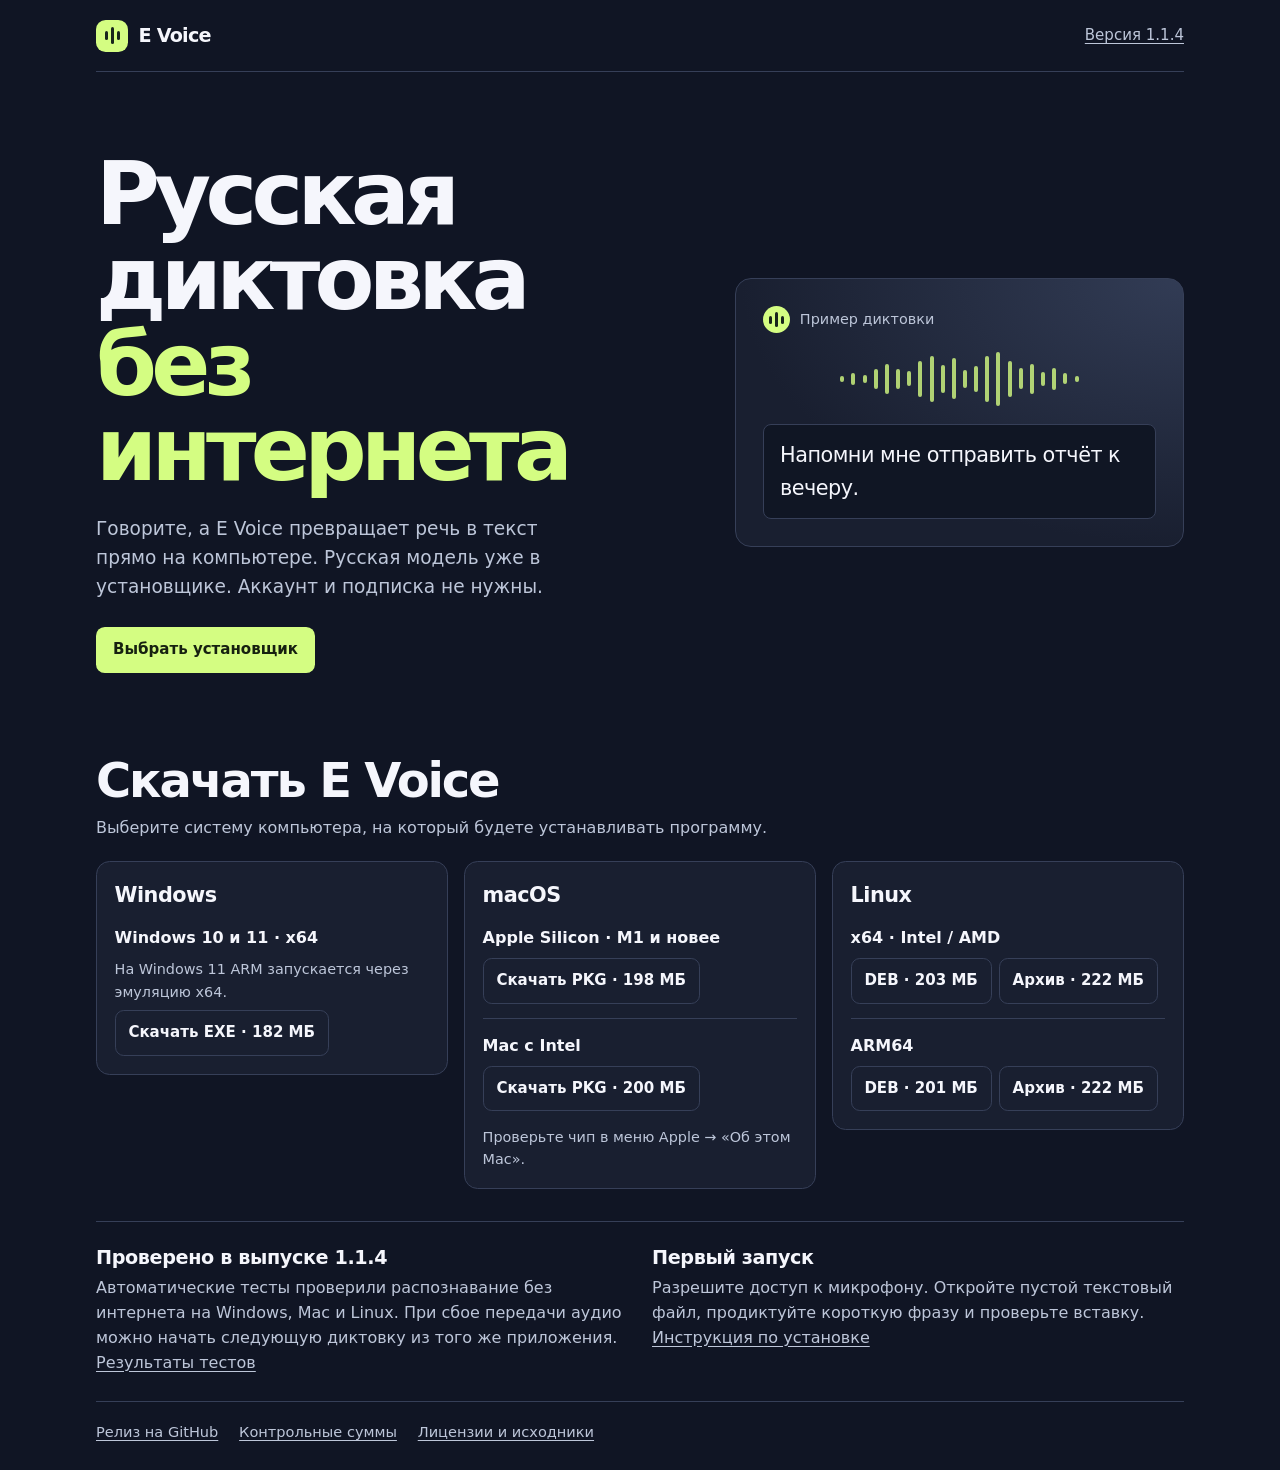
==== index.html @ 02badb52 "Publish E Voice download page" ====
<!doctype html>
<html lang="ru">
<meta charset="utf-8">
<meta name="viewport" content="width=device-width, initial-scale=1">
<meta name="description" content="E Voice — русская диктовка без интернета. Скачайте установщик v1.1.4 для Windows, macOS или Linux.">
<meta name="theme-color" content="#101524">
<title>E Voice — русская диктовка без интернета</title>
<style>
  :root {
    color-scheme: dark;
    --page: #101524;
    --card: #191f30;
    --ink: #f5f6fc;
    --muted: #bdc6d9;
    --line: #363f58;
    --lime: #d4fd82;
  }
  * { box-sizing: border-box; }
  html { scroll-behavior: smooth; }
  body {
    margin: 0;
    color: var(--ink);
    background: var(--page);
    font: 400 1rem/1.56 system-ui, -apple-system, "Segoe UI", sans-serif;
    overflow-wrap: break-word;
  }
  a { color: inherit; }
  a:focus-visible, summary:focus-visible {
    outline: 2px solid var(--lime);
    outline-offset: 4px;
  }
  .wrap { width: min(68rem, calc(100% - 3rem)); margin-inline: auto; }
  .mast {
    min-height: 4.5rem;
    display: flex;
    align-items: center;
    justify-content: space-between;
    gap: 1rem;
    border-bottom: 1px solid var(--line);
  }
  .brand { display: inline-flex; align-items: center; gap: .65rem; font-size: 1.2rem; font-weight: 760; letter-spacing: -.04em; }
  .brand-mark, .sample-mark { display: inline-flex; align-items: center; justify-content: center; gap: 3px; flex: none; color: #18251c; background: var(--lime); }
  .brand-mark { width: 2rem; height: 2rem; border-radius: .6rem; }
  .brand-mark i, .sample-mark i { width: 3px; height: 30%; border-radius: 1rem; background: currentColor; }
  .brand-mark i:nth-child(2), .sample-mark i:nth-child(2) { height: 55%; }
  .version { color: var(--muted); font-size: .94rem; }
  .hero {
    display: grid;
    grid-template-columns: 1.28fr 1fr;
    align-items: center;
    gap: clamp(1.75rem, 5vw, 4.5rem);
    padding-block: clamp(2.5rem, 7vw, 5rem) clamp(3rem, 7vw, 5rem);
  }
  h1, h2, h3, p { margin: 0; }
  h1 { max-width: 12ch; font-size: clamp(3rem, 7vw, 5.45rem); font-weight: 780; line-height: .98; letter-spacing: -.065em; }
  h1 em { color: var(--lime); font-style: normal; }
  .lead { max-width: 31rem; margin-top: 1.35rem; color: var(--muted); font-size: clamp(1rem, 2vw, 1.16rem); }
  .button {
    color: var(--ink);
    display: inline-flex;
    align-items: center;
    justify-content: center;
    text-align: center;
    min-height: 2.85rem;
    padding: .55rem .8rem;
    border: 1px solid var(--line);
    border-radius: .55rem;
    font-size: .94rem;
    font-weight: 690;
    text-decoration: none;
  }
  .button:hover { background: #303a53; border-color: #8794b1; }
  .primary { padding-inline: 1rem; background: var(--lime); color: #162110; border-color: transparent; }
  .primary:hover { background: #e6ffb5; border-color: transparent; }
  .hero .button { margin-top: 1.55rem; }
  .sample {
    min-width: 0;
    display: grid;
    gap: 1.15rem;
    padding: clamp(1rem, 3vw, 1.7rem);
    border: 1px solid var(--line);
    border-radius: 1rem;
    background: radial-gradient(ellipse at 100% 0%, #323c55 0%, #191f30 70%);
  }
  .sample-top { display: flex; align-items: center; gap: .6rem; color: var(--muted); font-size: .9rem; }
  .sample-mark { width: 1.7rem; height: 1.7rem; border-radius: 50%; }
  .wave { display: flex; align-items: center; justify-content: center; gap: clamp(3px, .56vw, 8px); height: 3.4rem; padding-inline: .25rem; }
  .wave i { display: block; width: 4px; height: var(--h); background: var(--lime); border-radius: .5rem; opacity: .8; }
  .transcript { padding: .85rem 1rem; background: #101624; border: 1px solid var(--line); border-radius: .5rem; font-size: clamp(1.02rem, 2.2vw, 1.3rem); letter-spacing: -.025em; }
  h2 { font-size: clamp(1.85rem, 4.4vw, 3rem); letter-spacing: -.045em; line-height: 1.13; }
  .section-lead { margin-top: .55rem; color: var(--muted); }
  .platforms { display: grid; grid-template-columns: repeat(3, minmax(0, 1fr)); align-items: start; gap: 1rem; margin-top: 1.25rem; }
  .platform {
    min-width: 0;
    padding: 1.1rem;
    background: var(--card);
    border: 1px solid var(--line);
    border-radius: .85rem;
  }
  h3 { font-size: 1.3rem; font-weight: 740; letter-spacing: -.025em; }
  .packages { display: grid; gap: .9rem; margin-top: .9rem; }
  .package { display: grid; gap: .45rem; }
  .package + .package { border-top: 1px solid var(--line); padding-top: .9rem; }
  .package strong { font-weight: 660; }
  .package-note { font-size: .9rem; color: var(--muted); }
  .package-links { display: flex; flex-wrap: wrap; gap: .45rem; }
  .help { display: grid; grid-template-columns: 1fr 1fr; gap: 1.5rem; margin-top: 2rem; padding-block: 1.55rem; border-top: 1px solid var(--line); }
  .help h2 { font-size: 1.2rem; letter-spacing: -.02em; }
  .help p { margin-top: .45rem; color: var(--muted); }
  .text-link { text-underline-offset: .2em; }
  .text-link:hover { color: var(--lime); }
  footer { display: flex; flex-wrap: wrap; gap: .5rem 1.3rem; color: var(--muted); border-top: 1px solid var(--line); padding-block: 1.2rem 1.65rem; font-size: .91rem; }
  @media (max-width: 55rem) {
    .platforms { grid-template-columns: repeat(2, minmax(0, 1fr)); }
    .platform:last-child { grid-column: 1 / -1; }
    .platform:last-child .packages { grid-template-columns: 1fr 1fr; }
    .platform:last-child .package + .package { border-top: 0; padding-top: 0; }
  }
  @media (max-width: 40rem) {
    .wrap { width: calc(100% - 2rem); }
    .mast { min-height: 3.7rem; }
    .hero { grid-template-columns: 1fr; gap: 1.6rem; padding-block: 2.3rem 2.55rem; }
    .sample { gap: .65rem; }
    .wave { height: 2.05rem; }
    .platforms, .help, .platform:last-child .packages { grid-template-columns: 1fr; }
    .platform:last-child .package + .package { border-top: 1px solid var(--line); padding-top: .9rem; }
  }
  @media (prefers-reduced-motion: reduce) { html { scroll-behavior: auto; } }
</style>
<header class="mast wrap">
  <div class="brand"><span class="brand-mark" aria-hidden="true"><i></i><i></i><i></i></span>E Voice</div>
  <a class="version text-link" href="https://github.com/moldset-mmc/e-voice/releases/tag/v1.1.4">Версия 1.1.4</a>
</header>
<main class="wrap">
  <section class="hero" aria-labelledby="title">
    <div>
      <h1 id="title">Русская диктовка <em>без интернета</em></h1>
      <p class="lead">Говорите, а E Voice превращает речь в текст прямо на компьютере. Русская модель уже в установщике. Аккаунт и подписка не нужны.</p>
      <a class="button primary" href="#download">Выбрать установщик</a>
    </div>
    <div class="sample">
      <div class="sample-top"><span class="sample-mark" aria-hidden="true"><i></i><i></i><i></i></span>Пример диктовки</div>
      <div class="wave" aria-hidden="true">
        <i style="--h:12%"></i><i style="--h:21%"></i><i style="--h:16%"></i><i style="--h:36%"></i><i style="--h:56%"></i><i style="--h:36%"></i><i style="--h:28%"></i><i style="--h:66%"></i><i style="--h:84%"></i><i style="--h:51%"></i><i style="--h:75%"></i><i style="--h:34%"></i><i style="--h:48%"></i><i style="--h:86%"></i><i style="--h:100%"></i><i style="--h:65%"></i><i style="--h:39%"></i><i style="--h:55%"></i><i style="--h:25%"></i><i style="--h:41%"></i><i style="--h:20%"></i><i style="--h:12%"></i>
      </div>
      <p class="transcript">Напомни мне отправить отчёт к вечеру.</p>
    </div>
  </section>

  <section id="download" aria-labelledby="download-title">
    <h2 id="download-title">Скачать E Voice</h2>
    <p class="section-lead">Выберите систему компьютера, на который будете устанавливать программу.</p>

    <div class="platforms">
      <section class="platform" aria-labelledby="windows">
        <h3 id="windows">Windows</h3>
        <div class="packages">
          <div class="package">
            <strong>Windows 10 и 11 · x64</strong>
            <p class="package-note">На Windows 11 ARM запускается через эмуляцию x64.</p>
            <div class="package-links">
              <a class="button" aria-label="Скачать EXE для Windows x64" href="https://github.com/moldset-mmc/e-voice/releases/download/v1.1.4/E-Voice-Setup-x64.exe">Скачать EXE · 182 МБ</a>
            </div>
          </div>
        </div>
      </section>

      <section class="platform" aria-labelledby="mac">
        <h3 id="mac">macOS</h3>
        <div class="packages">
          <div class="package">
            <strong>Apple Silicon · M1 и новее</strong>
            <div class="package-links">
              <a class="button" aria-label="Скачать PKG для Mac с Apple Silicon" href="https://github.com/moldset-mmc/e-voice/releases/download/v1.1.4/E-Voice-macOS-arm64.pkg">Скачать PKG · 198 МБ</a>
            </div>
          </div>
          <div class="package">
            <strong>Mac с Intel</strong>
            <div class="package-links">
              <a class="button" aria-label="Скачать PKG для Mac с Intel" href="https://github.com/moldset-mmc/e-voice/releases/download/v1.1.4/E-Voice-macOS-x86_64.pkg">Скачать PKG · 200 МБ</a>
            </div>
          </div>
          <p class="package-note">Проверьте чип в меню Apple → «Об этом Mac».</p>
        </div>
      </section>

      <section class="platform" aria-labelledby="linux">
        <h3 id="linux">Linux</h3>
        <div class="packages">
          <div class="package">
            <strong>x64 · Intel / AMD</strong>
            <div class="package-links">
              <a class="button" aria-label="Скачать DEB для Linux x64" href="https://github.com/moldset-mmc/e-voice/releases/download/v1.1.4/E-Voice-Linux-amd64.deb">DEB · 203 МБ</a>
              <a class="button" aria-label="Скачать архив для Linux x64" href="https://github.com/moldset-mmc/e-voice/releases/download/v1.1.4/E-Voice-Linux-amd64.tar.gz">Архив · 222 МБ</a>
            </div>
          </div>
          <div class="package">
            <strong>ARM64</strong>
            <div class="package-links">
              <a class="button" aria-label="Скачать DEB для Linux ARM64" href="https://github.com/moldset-mmc/e-voice/releases/download/v1.1.4/E-Voice-Linux-arm64.deb">DEB · 201 МБ</a>
              <a class="button" aria-label="Скачать архив для Linux ARM64" href="https://github.com/moldset-mmc/e-voice/releases/download/v1.1.4/E-Voice-Linux-arm64.tar.gz">Архив · 222 МБ</a>
            </div>
          </div>
        </div>
      </section>
    </div>
  </section>

  <div class="help">
    <section aria-labelledby="verified">
      <h2 id="verified">Проверено в выпуске 1.1.4</h2>
      <p>Автоматические тесты проверили распознавание без интернета на Windows, Mac и Linux. При сбое передачи аудио можно начать следующую диктовку из того же приложения. <a class="text-link" href="https://github.com/moldset-mmc/e-voice/actions/runs/44641559648">Результаты тестов</a></p>
    </section>
    <section aria-labelledby="setup">
      <h2 id="setup">Первый запуск</h2>
      <p>Разрешите доступ к микрофону. Откройте пустой текстовый файл, продиктуйте короткую фразу и проверьте вставку. <a class="text-link" href="https://github.com/moldset-mmc/e-voice/blob/v1.1.4/README.md#первый-запуск-на-новом-компьютере">Инструкция по установке</a></p>
    </section>
  </div>
</main>
<footer class="wrap">
  <a class="text-link" href="https://github.com/moldset-mmc/e-voice/releases/tag/v1.1.4">Релиз на GitHub</a>
  <a class="text-link" href="https://github.com/moldset-mmc/e-voice/releases/download/v1.1.4/SHA256SUMS.txt">Контрольные суммы</a>
  <a class="text-link" href="https://github.com/moldset-mmc/e-voice/releases/download/v1.1.4/E-Voice-1.1.4-Licenses-and-Sources.zip">Лицензии и исходники</a>
</footer>
</html>
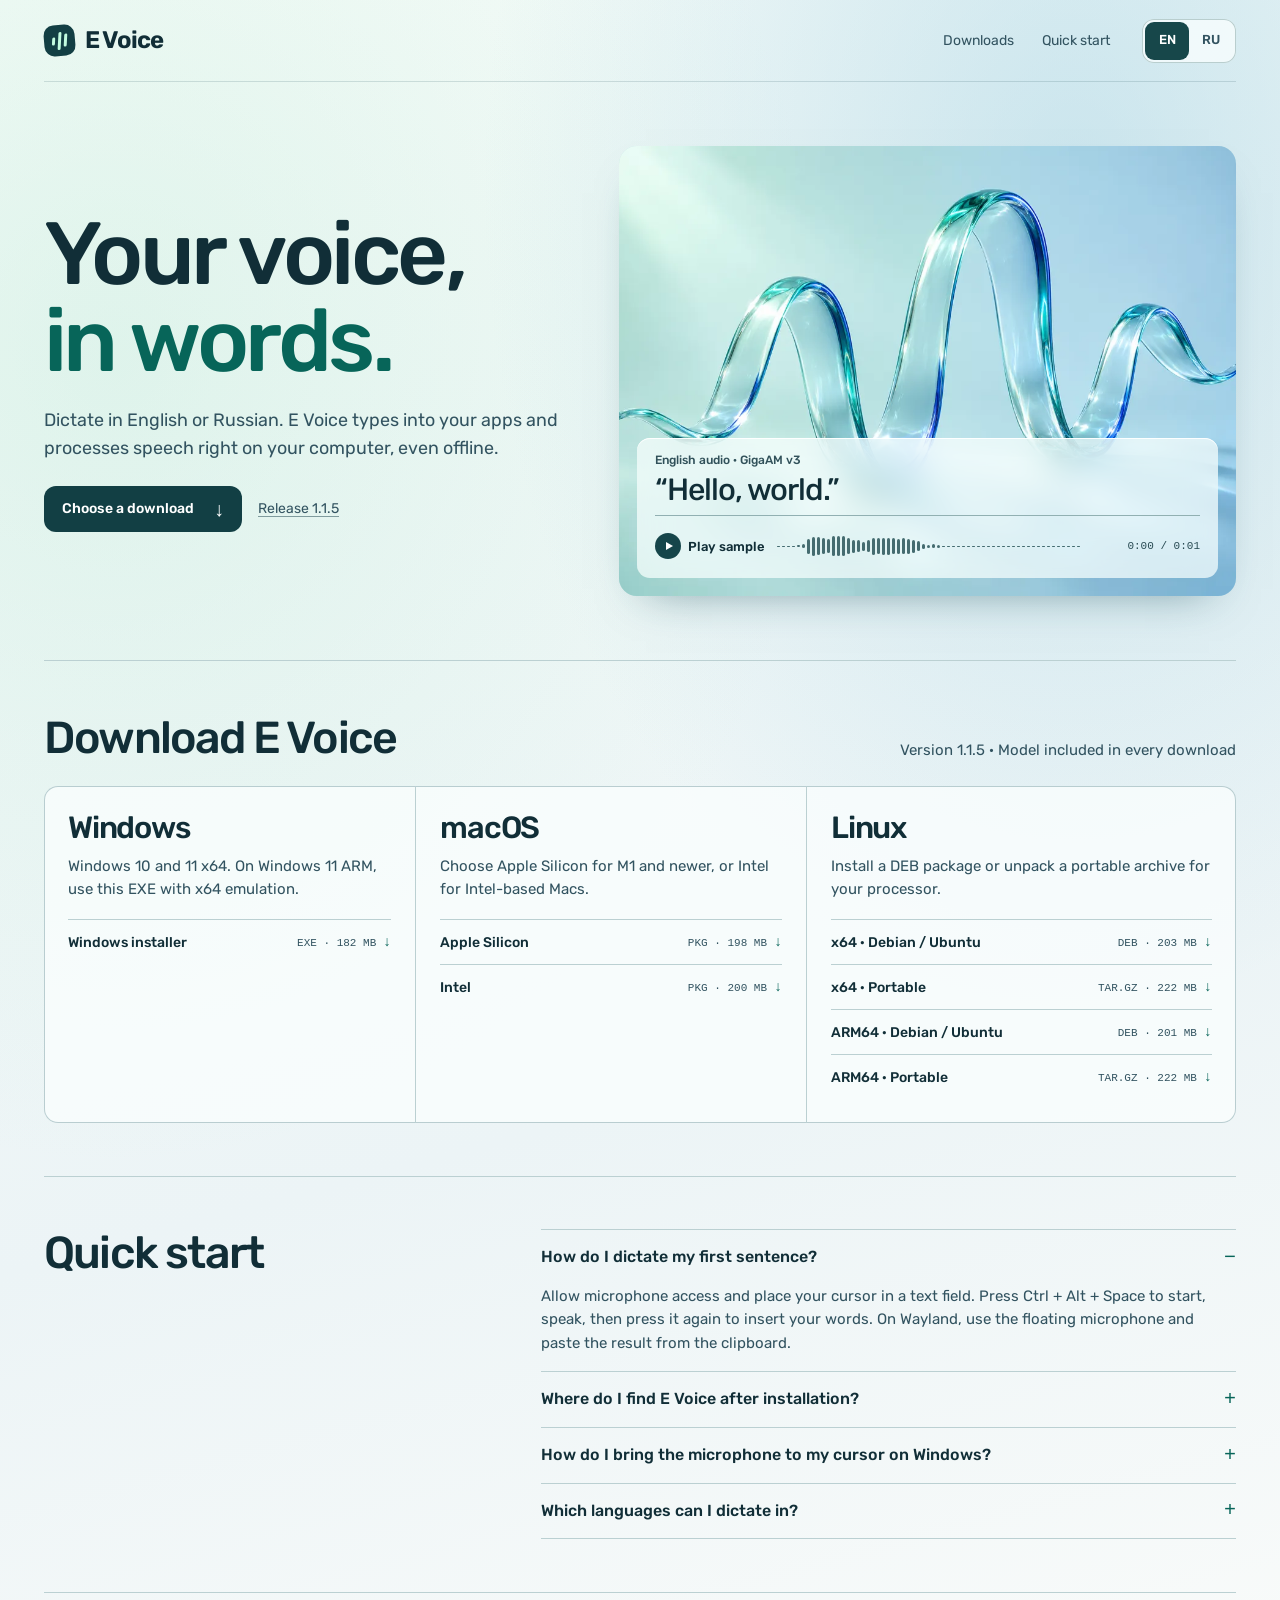
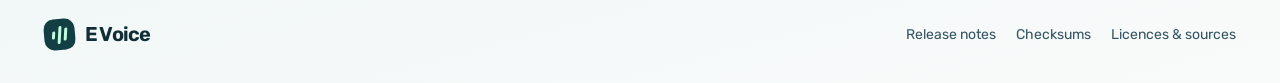
==== commit 698231f0: "Publish a glass-inspired bilingual E Voice 1.1.5 download page" ====
--- a/index.html
+++ b/index.html
@@ -1,225 +1,44 @@
 <!doctype html>
-<html lang="ru">
-<meta charset="utf-8">
-<meta name="viewport" content="width=device-width, initial-scale=1">
-<meta name="description" content="E Voice — русская диктовка без интернета. Скачайте установщик v1.1.4 для Windows, macOS или Linux.">
-<meta name="theme-color" content="#101524">
-<title>E Voice — русская диктовка без интернета</title>
-<style>
-  :root {
-    color-scheme: dark;
-    --page: #101524;
-    --card: #191f30;
-    --ink: #f5f6fc;
-    --muted: #bdc6d9;
-    --line: #363f58;
-    --lime: #d4fd82;
-  }
-  * { box-sizing: border-box; }
-  html { scroll-behavior: smooth; }
-  body {
-    margin: 0;
-    color: var(--ink);
-    background: var(--page);
-    font: 400 1rem/1.56 system-ui, -apple-system, "Segoe UI", sans-serif;
-    overflow-wrap: break-word;
-  }
-  a { color: inherit; }
-  a:focus-visible, summary:focus-visible {
-    outline: 2px solid var(--lime);
-    outline-offset: 4px;
-  }
-  .wrap { width: min(68rem, calc(100% - 3rem)); margin-inline: auto; }
-  .mast {
-    min-height: 4.5rem;
-    display: flex;
-    align-items: center;
-    justify-content: space-between;
-    gap: 1rem;
-    border-bottom: 1px solid var(--line);
-  }
-  .brand { display: inline-flex; align-items: center; gap: .65rem; font-size: 1.2rem; font-weight: 760; letter-spacing: -.04em; }
-  .brand-mark, .sample-mark { display: inline-flex; align-items: center; justify-content: center; gap: 3px; flex: none; color: #18251c; background: var(--lime); }
-  .brand-mark { width: 2rem; height: 2rem; border-radius: .6rem; }
-  .brand-mark i, .sample-mark i { width: 3px; height: 30%; border-radius: 1rem; background: currentColor; }
-  .brand-mark i:nth-child(2), .sample-mark i:nth-child(2) { height: 55%; }
-  .version { color: var(--muted); font-size: .94rem; }
-  .hero {
-    display: grid;
-    grid-template-columns: 1.28fr 1fr;
-    align-items: center;
-    gap: clamp(1.75rem, 5vw, 4.5rem);
-    padding-block: clamp(2.5rem, 7vw, 5rem) clamp(3rem, 7vw, 5rem);
-  }
-  h1, h2, h3, p { margin: 0; }
-  h1 { max-width: 12ch; font-size: clamp(3rem, 7vw, 5.45rem); font-weight: 780; line-height: .98; letter-spacing: -.065em; }
-  h1 em { color: var(--lime); font-style: normal; }
-  .lead { max-width: 31rem; margin-top: 1.35rem; color: var(--muted); font-size: clamp(1rem, 2vw, 1.16rem); }
-  .button {
-    color: var(--ink);
-    display: inline-flex;
-    align-items: center;
-    justify-content: center;
-    text-align: center;
-    min-height: 2.85rem;
-    padding: .55rem .8rem;
-    border: 1px solid var(--line);
-    border-radius: .55rem;
-    font-size: .94rem;
-    font-weight: 690;
-    text-decoration: none;
-  }
-  .button:hover { background: #303a53; border-color: #8794b1; }
-  .primary { padding-inline: 1rem; background: var(--lime); color: #162110; border-color: transparent; }
-  .primary:hover { background: #e6ffb5; border-color: transparent; }
-  .hero .button { margin-top: 1.55rem; }
-  .sample {
-    min-width: 0;
-    display: grid;
-    gap: 1.15rem;
-    padding: clamp(1rem, 3vw, 1.7rem);
-    border: 1px solid var(--line);
-    border-radius: 1rem;
-    background: radial-gradient(ellipse at 100% 0%, #323c55 0%, #191f30 70%);
-  }
-  .sample-top { display: flex; align-items: center; gap: .6rem; color: var(--muted); font-size: .9rem; }
-  .sample-mark { width: 1.7rem; height: 1.7rem; border-radius: 50%; }
-  .wave { display: flex; align-items: center; justify-content: center; gap: clamp(3px, .56vw, 8px); height: 3.4rem; padding-inline: .25rem; }
-  .wave i { display: block; width: 4px; height: var(--h); background: var(--lime); border-radius: .5rem; opacity: .8; }
-  .transcript { padding: .85rem 1rem; background: #101624; border: 1px solid var(--line); border-radius: .5rem; font-size: clamp(1.02rem, 2.2vw, 1.3rem); letter-spacing: -.025em; }
-  h2 { font-size: clamp(1.85rem, 4.4vw, 3rem); letter-spacing: -.045em; line-height: 1.13; }
-  .section-lead { margin-top: .55rem; color: var(--muted); }
-  .platforms { display: grid; grid-template-columns: repeat(3, minmax(0, 1fr)); align-items: start; gap: 1rem; margin-top: 1.25rem; }
-  .platform {
-    min-width: 0;
-    padding: 1.1rem;
-    background: var(--card);
-    border: 1px solid var(--line);
-    border-radius: .85rem;
-  }
-  h3 { font-size: 1.3rem; font-weight: 740; letter-spacing: -.025em; }
-  .packages { display: grid; gap: .9rem; margin-top: .9rem; }
-  .package { display: grid; gap: .45rem; }
-  .package + .package { border-top: 1px solid var(--line); padding-top: .9rem; }
-  .package strong { font-weight: 660; }
-  .package-note { font-size: .9rem; color: var(--muted); }
-  .package-links { display: flex; flex-wrap: wrap; gap: .45rem; }
-  .help { display: grid; grid-template-columns: 1fr 1fr; gap: 1.5rem; margin-top: 2rem; padding-block: 1.55rem; border-top: 1px solid var(--line); }
-  .help h2 { font-size: 1.2rem; letter-spacing: -.02em; }
-  .help p { margin-top: .45rem; color: var(--muted); }
-  .text-link { text-underline-offset: .2em; }
-  .text-link:hover { color: var(--lime); }
-  footer { display: flex; flex-wrap: wrap; gap: .5rem 1.3rem; color: var(--muted); border-top: 1px solid var(--line); padding-block: 1.2rem 1.65rem; font-size: .91rem; }
-  @media (max-width: 55rem) {
-    .platforms { grid-template-columns: repeat(2, minmax(0, 1fr)); }
-    .platform:last-child { grid-column: 1 / -1; }
-    .platform:last-child .packages { grid-template-columns: 1fr 1fr; }
-    .platform:last-child .package + .package { border-top: 0; padding-top: 0; }
-  }
-  @media (max-width: 40rem) {
-    .wrap { width: calc(100% - 2rem); }
-    .mast { min-height: 3.7rem; }
-    .hero { grid-template-columns: 1fr; gap: 1.6rem; padding-block: 2.3rem 2.55rem; }
-    .sample { gap: .65rem; }
-    .wave { height: 2.05rem; }
-    .platforms, .help, .platform:last-child .packages { grid-template-columns: 1fr; }
-    .platform:last-child .package + .package { border-top: 1px solid var(--line); padding-top: .9rem; }
-  }
-  @media (prefers-reduced-motion: reduce) { html { scroll-behavior: auto; } }
-</style>
-<header class="mast wrap">
-  <div class="brand"><span class="brand-mark" aria-hidden="true"><i></i><i></i><i></i></span>E Voice</div>
-  <a class="version text-link" href="https://github.com/moldset-mmc/e-voice/releases/tag/v1.1.4">Версия 1.1.4</a>
+<html lang="en">
+<head>
+  <meta charset="utf-8"><meta name="viewport" content="width=device-width,initial-scale=1">
+  <title>E Voice — Offline dictation in English and Russian</title>
+  <meta name="description" content="Offline dictation for Windows, macOS and Linux. Download E Voice 1.1.5 with English and Russian speech recognition built in."><meta name="theme-color" content="#eaf4f5">
+  <link rel="canonical" href="https://moldset-mmc.github.io/e-voice/"><link rel="alternate" hreflang="en" href="https://moldset-mmc.github.io/e-voice/"><link rel="alternate" hreflang="ru" href="https://moldset-mmc.github.io/e-voice/ru/"><link rel="alternate" hreflang="x-default" href="https://moldset-mmc.github.io/e-voice/">
+  <link rel="stylesheet" href="./style.css"><script defer src="./sample.js"></script>
+</head>
+<body>
+<a class="skip" href="#main">Skip to content</a>
+<header class="wrap mast">
+  <a class="brand" href="./" aria-label="E Voice"><span class="mark" aria-hidden="true"><i></i><i></i><i></i></span>E Voice</a>
+  <nav class="nav" aria-label="Main navigation"><a href="#downloads">Downloads</a><a href="#guide">Quick start</a></nav>
+  <nav class="langs" aria-label="Page language"><a href="./" hreflang="en" lang="en" aria-label="English" aria-current="page">EN</a> <a href="./ru/" hreflang="ru" lang="ru" aria-label="Русский">RU</a></nav>
 </header>
-<main class="wrap">
+<main id="main" class="wrap" tabindex="-1">
   <section class="hero" aria-labelledby="title">
     <div>
-      <h1 id="title">Русская диктовка <em>без интернета</em></h1>
-      <p class="lead">Говорите, а E Voice превращает речь в текст прямо на компьютере. Русская модель уже в установщике. Аккаунт и подписка не нужны.</p>
-      <a class="button primary" href="#download">Выбрать установщик</a>
+      <h1 id="title"><span>Your voice,</span><em>in words.</em></h1>
+      <p class="lead">Dictate in English or Russian. E Voice types into your apps and processes speech right on your computer, even offline.</p>
+      <a class="cta" href="#downloads">Choose a download <span aria-hidden="true">↓</span></a> <a class="version" href="https://github.com/moldset-mmc/e-voice/releases/tag/v1.1.5">Release 1.1.5</a>
     </div>
-    <div class="sample">
-      <div class="sample-top"><span class="sample-mark" aria-hidden="true"><i></i><i></i><i></i></span>Пример диктовки</div>
-      <div class="wave" aria-hidden="true">
-        <i style="--h:12%"></i><i style="--h:21%"></i><i style="--h:16%"></i><i style="--h:36%"></i><i style="--h:56%"></i><i style="--h:36%"></i><i style="--h:28%"></i><i style="--h:66%"></i><i style="--h:84%"></i><i style="--h:51%"></i><i style="--h:75%"></i><i style="--h:34%"></i><i style="--h:48%"></i><i style="--h:86%"></i><i style="--h:100%"></i><i style="--h:65%"></i><i style="--h:39%"></i><i style="--h:55%"></i><i style="--h:25%"></i><i style="--h:41%"></i><i style="--h:20%"></i><i style="--h:12%"></i>
-      </div>
-      <p class="transcript">Напомни мне отправить отчёт к вечеру.</p>
+    <figure class="specimen" aria-label="English dictation sample">
+      <img class="wave-art" alt="" width="1104" height="736" fetchpriority="high" src="./media/glass-wave.webp">
+      <figcaption class="sample-body"><div class="micro">English audio · GigaAM v3</div>
+        <blockquote lang="en">“Hello, world.”</blockquote>
+        <div class="speaker-line"><button hidden id="sample-play" type="button" class="play" data-play="Play sample" data-pause="Pause" aria-pressed="false"><span class="play-icon" aria-hidden="true"></span><span class="play-label">Play sample</span></button><div class="signal" aria-hidden="true"><i style="--amplitude:3%"></i><i style="--amplitude:3%"></i><i style="--amplitude:3%"></i><i style="--amplitude:5%"></i><i style="--amplitude:11%"></i><i style="--amplitude:20%"></i><i style="--amplitude:72%"></i><i style="--amplitude:91%"></i><i style="--amplitude:88%"></i><i style="--amplitude:76%"></i><i style="--amplitude:66%"></i><i style="--amplitude:97%"></i><i style="--amplitude:96%"></i><i style="--amplitude:94%"></i><i style="--amplitude:75%"></i><i style="--amplitude:64%"></i><i style="--amplitude:55%"></i><i style="--amplitude:42%"></i><i style="--amplitude:57%"></i><i style="--amplitude:80%"></i><i style="--amplitude:78%"></i><i style="--amplitude:83%"></i><i style="--amplitude:82%"></i><i style="--amplitude:75%"></i><i style="--amplitude:71%"></i><i style="--amplitude:74%"></i><i style="--amplitude:72%"></i><i style="--amplitude:60%"></i><i style="--amplitude:48%"></i><i style="--amplitude:26%"></i><i style="--amplitude:12%"></i><i style="--amplitude:20%"></i><i style="--amplitude:12%"></i><i style="--amplitude:5%"></i><i style="--amplitude:3%"></i><i style="--amplitude:3%"></i><i style="--amplitude:3%"></i><i style="--amplitude:3%"></i><i style="--amplitude:3%"></i><i style="--amplitude:3%"></i><i style="--amplitude:3%"></i><i style="--amplitude:3%"></i><i style="--amplitude:3%"></i><i style="--amplitude:3%"></i><i style="--amplitude:3%"></i><i style="--amplitude:3%"></i><i style="--amplitude:3%"></i><i style="--amplitude:3%"></i><i style="--amplitude:3%"></i><i style="--amplitude:3%"></i><i style="--amplitude:3%"></i><i style="--amplitude:3%"></i><i style="--amplitude:3%"></i><i style="--amplitude:3%"></i><i style="--amplitude:3%"></i><i style="--amplitude:3%"></i><i style="--amplitude:3%"></i><i style="--amplitude:3%"></i><i style="--amplitude:3%"></i><i style="--amplitude:3%"></i><i style="--amplitude:3%"></i></div><span class="clock" aria-hidden="true">0:00 / 0:01</span></div>
+        <audio id="sample-audio" controls preload="metadata" aria-label="English audio sample" src="./media/dictation-en.mp3"></audio>
+      </figcaption>
+    </figure>
+  </section>
+  <section id="downloads" class="section" aria-labelledby="download-title"><div id="download" class="section-head"><h2 id="download-title">Download E Voice</h2><p>Version 1.1.5 · Model included in every download</p></div>
+    <div class="platforms">
+      <section class="platform"><h3 id="windows">Windows</h3><p>Windows 10 and 11 x64. On Windows 11 ARM, use this EXE with x64 emulation.</p><a class="asset" href="https://github.com/moldset-mmc/e-voice/releases/download/v1.1.5/E-Voice-Setup-x64.exe"><strong>Windows installer</strong><span>EXE · 182 MB <b aria-hidden="true">↓</b></span></a></section>
+      <section class="platform"><h3 id="mac">macOS</h3><p>Choose Apple Silicon for M1 and newer, or Intel for Intel-based Macs.</p><a class="asset" href="https://github.com/moldset-mmc/e-voice/releases/download/v1.1.5/E-Voice-macOS-arm64.pkg"><strong>Apple Silicon</strong><span>PKG · 198 MB <b aria-hidden="true">↓</b></span></a><a class="asset" href="https://github.com/moldset-mmc/e-voice/releases/download/v1.1.5/E-Voice-macOS-x86_64.pkg"><strong>Intel</strong><span>PKG · 200 MB <b aria-hidden="true">↓</b></span></a></section>
+      <section class="platform"><h3 id="linux">Linux</h3><p>Install a DEB package or unpack a portable archive for your processor.</p><a class="asset" href="https://github.com/moldset-mmc/e-voice/releases/download/v1.1.5/E-Voice-Linux-amd64.deb"><strong>x64 · Debian / Ubuntu</strong><span>DEB · 203 MB <b aria-hidden="true">↓</b></span></a><a class="asset" href="https://github.com/moldset-mmc/e-voice/releases/download/v1.1.5/E-Voice-Linux-amd64.tar.gz"><strong>x64 · Portable</strong><span>TAR.GZ · 222 MB <b aria-hidden="true">↓</b></span></a><a class="asset" href="https://github.com/moldset-mmc/e-voice/releases/download/v1.1.5/E-Voice-Linux-arm64.deb"><strong>ARM64 · Debian / Ubuntu</strong><span>DEB · 201 MB <b aria-hidden="true">↓</b></span></a><a class="asset" href="https://github.com/moldset-mmc/e-voice/releases/download/v1.1.5/E-Voice-Linux-arm64.tar.gz"><strong>ARM64 · Portable</strong><span>TAR.GZ · 222 MB <b aria-hidden="true">↓</b></span></a></section>
     </div>
   </section>
-
-  <section id="download" aria-labelledby="download-title">
-    <h2 id="download-title">Скачать E Voice</h2>
-    <p class="section-lead">Выберите систему компьютера, на который будете устанавливать программу.</p>
-
-    <div class="platforms">
-      <section class="platform" aria-labelledby="windows">
-        <h3 id="windows">Windows</h3>
-        <div class="packages">
-          <div class="package">
-            <strong>Windows 10 и 11 · x64</strong>
-            <p class="package-note">На Windows 11 ARM запускается через эмуляцию x64.</p>
-            <div class="package-links">
-              <a class="button" aria-label="Скачать EXE для Windows x64" href="https://github.com/moldset-mmc/e-voice/releases/download/v1.1.4/E-Voice-Setup-x64.exe">Скачать EXE · 182 МБ</a>
-            </div>
-          </div>
-        </div>
-      </section>
-
-      <section class="platform" aria-labelledby="mac">
-        <h3 id="mac">macOS</h3>
-        <div class="packages">
-          <div class="package">
-            <strong>Apple Silicon · M1 и новее</strong>
-            <div class="package-links">
-              <a class="button" aria-label="Скачать PKG для Mac с Apple Silicon" href="https://github.com/moldset-mmc/e-voice/releases/download/v1.1.4/E-Voice-macOS-arm64.pkg">Скачать PKG · 198 МБ</a>
-            </div>
-          </div>
-          <div class="package">
-            <strong>Mac с Intel</strong>
-            <div class="package-links">
-              <a class="button" aria-label="Скачать PKG для Mac с Intel" href="https://github.com/moldset-mmc/e-voice/releases/download/v1.1.4/E-Voice-macOS-x86_64.pkg">Скачать PKG · 200 МБ</a>
-            </div>
-          </div>
-          <p class="package-note">Проверьте чип в меню Apple → «Об этом Mac».</p>
-        </div>
-      </section>
-
-      <section class="platform" aria-labelledby="linux">
-        <h3 id="linux">Linux</h3>
-        <div class="packages">
-          <div class="package">
-            <strong>x64 · Intel / AMD</strong>
-            <div class="package-links">
-              <a class="button" aria-label="Скачать DEB для Linux x64" href="https://github.com/moldset-mmc/e-voice/releases/download/v1.1.4/E-Voice-Linux-amd64.deb">DEB · 203 МБ</a>
-              <a class="button" aria-label="Скачать архив для Linux x64" href="https://github.com/moldset-mmc/e-voice/releases/download/v1.1.4/E-Voice-Linux-amd64.tar.gz">Архив · 222 МБ</a>
-            </div>
-          </div>
-          <div class="package">
-            <strong>ARM64</strong>
-            <div class="package-links">
-              <a class="button" aria-label="Скачать DEB для Linux ARM64" href="https://github.com/moldset-mmc/e-voice/releases/download/v1.1.4/E-Voice-Linux-arm64.deb">DEB · 201 МБ</a>
-              <a class="button" aria-label="Скачать архив для Linux ARM64" href="https://github.com/moldset-mmc/e-voice/releases/download/v1.1.4/E-Voice-Linux-arm64.tar.gz">Архив · 222 МБ</a>
-            </div>
-          </div>
-        </div>
-      </section>
-    </div>
-  </section>
-
-  <div class="help">
-    <section aria-labelledby="verified">
-      <h2 id="verified">Проверено в выпуске 1.1.4</h2>
-      <p>Автоматические тесты проверили распознавание без интернета на Windows, Mac и Linux. При сбое передачи аудио можно начать следующую диктовку из того же приложения. <a class="text-link" href="https://github.com/moldset-mmc/e-voice/actions/runs/44641559648">Результаты тестов</a></p>
-    </section>
-    <section aria-labelledby="setup">
-      <h2 id="setup">Первый запуск</h2>
-      <p>Разрешите доступ к микрофону. Откройте пустой текстовый файл, продиктуйте короткую фразу и проверьте вставку. <a class="text-link" href="https://github.com/moldset-mmc/e-voice/blob/v1.1.4/README.md#первый-запуск-на-новом-компьютере">Инструкция по установке</a></p>
-    </section>
-  </div>
+  <section class="section guide" id="guide" aria-labelledby="guide-heading"><h2 id="guide-heading">Quick start</h2><div><details open><summary>How do I dictate my first sentence?</summary><p>Allow microphone access and place your cursor in a text field. Press Ctrl + Alt + Space to start, speak, then press it again to insert your words. On Wayland, use the floating microphone and paste the result from the clipboard.</p></details><details><summary>Where do I find E Voice after installation?</summary><p>On Windows, E Voice starts in the system tray. Double-click the desktop shortcut to open Settings. On macOS, the installer opens the app and adds a desktop shortcut. On Linux, open E Voice from the application menu after installing the DEB.</p></details><details><summary>How do I bring the microphone to my cursor on Windows?</summary><p>Open Settings and enable “Вызывать тройным щелчком” (triple-click). Quickly click the left mouse button three times in one spot outside E Voice. The floating microphone appears beside the pointer.</p></details><details><summary>Which languages can I dictate in?</summary><p>E Voice recognises Russian and English with the included GigaAM v3 model. You can speak either language without changing a setting. Recognition is strongest in Russian. Check longer English passages for errors.</p></details></div></section>
 </main>
-<footer class="wrap">
-  <a class="text-link" href="https://github.com/moldset-mmc/e-voice/releases/tag/v1.1.4">Релиз на GitHub</a>
-  <a class="text-link" href="https://github.com/moldset-mmc/e-voice/releases/download/v1.1.4/SHA256SUMS.txt">Контрольные суммы</a>
-  <a class="text-link" href="https://github.com/moldset-mmc/e-voice/releases/download/v1.1.4/E-Voice-1.1.4-Licenses-and-Sources.zip">Лицензии и исходники</a>
-</footer>
+<footer class="wrap foot"><a class="brand" href="./"><span class="mark" aria-hidden="true"><i></i><i></i><i></i></span>E Voice</a><a class="quiet" href="https://github.com/moldset-mmc/e-voice/releases/tag/v1.1.5">Release notes</a><a class="quiet" href="https://github.com/moldset-mmc/e-voice/releases/download/v1.1.5/SHA256SUMS.txt">Checksums</a><a class="quiet" href="https://github.com/moldset-mmc/e-voice/releases/download/v1.1.5/E-Voice-1.1.5-Licenses-and-Sources.zip">Licences & sources</a></footer>
+</body>
 </html>
--- a/style.css
+++ b/style.css
@@ -0,0 +1,89 @@
+@font-face {
+  font-family: 'Rubik';
+  font-style: normal;
+  font-weight: 400 800;
+  font-display: swap;
+  src: url(./media/rubik-cyrillic.woff2) format('woff2');
+  unicode-range: U+0301, U+0400-045F, U+0490-0491, U+04B0-04B1, U+2116;
+}
+@font-face {
+  font-family: 'Rubik';
+  font-style: normal;
+  font-weight: 400 800;
+  font-display: swap;
+  src: url(./media/rubik-latin.woff2) format('woff2');
+  unicode-range: U+0000-00FF, U+0131, U+0152-0153, U+02BB-02BC, U+02C6, U+02DA, U+02DC, U+0304, U+0308, U+0329, U+2000-206F, U+20AC, U+2122, U+2191, U+2193, U+2212, U+2215, U+FEFF, U+FFFD;
+}
+:root {
+  color-scheme:light; --ink:#112e37; --secondary:#325360; --accent:#076559; --rule:#bbd0d2;
+  --panel:#eff7f7; --glass:rgba(247,254,253,.74); --focus:#094f91;
+  --sans:"Rubik","Segoe UI",sans-serif; --mono:"IBM Plex Mono",Consolas,monospace;
+}
+*{box-sizing:border-box}
+html{scroll-behavior:smooth;scroll-padding-top:20px}
+body{margin:0;color:var(--ink);background:#edf5f5;background-image:radial-gradient(ellipse at 84% 11%,rgba(144,200,222,.42),transparent 39%),radial-gradient(ellipse at 9% 21%,rgba(179,231,209,.33),transparent 43%),linear-gradient(165deg,#f7fcf9,#ecf4f6 63%,#f9fbfa);font:400 16px/1.55 var(--sans)}
+::selection{color:#062d31;background:#abebd8}
+a{color:inherit;text-underline-offset:.22em}a:focus-visible,button:focus-visible,summary:focus-visible{outline:3px solid var(--focus);outline-offset:4px}
+.wrap{width:min(1200px,calc(100% - 88px));margin-inline:auto}
+.skip{position:fixed;z-index:8;top:-5rem;left:1rem;background:white;padding:12px 17px}.skip:focus{top:.5rem}
+.mast{display:flex;align-items:center;gap:32px;min-height:82px;border-bottom:1px solid rgba(57,99,105,.19)}
+.brand{display:inline-flex;align-items:center;gap:10px;font-weight:650;font-size:24px;letter-spacing:-.04em;text-decoration:none;white-space:nowrap}
+.mark{display:inline-flex;align-items:center;justify-content:center;gap:3px;height:31px;width:31px;border-radius:10px;background:#133f44;transform:rotate(-5deg)}
+.mark i{width:3px;height:8px;background:#c2fbdf;border-radius:4px;transform:skew(-8deg)}
+.mark i:nth-child(2){height:18px}.mark i:nth-child(3){height:13px}
+.nav,.langs,.foot{display:flex;align-items:center}.nav{gap:28px;margin-left:auto}
+.nav a,.quiet,.langs a{display:inline-flex;align-items:center;min-height:44px;color:var(--secondary);text-decoration:none;font-size:14px}
+.nav a:hover,.quiet:hover,.version:hover{text-decoration:underline;color:var(--accent)}
+.langs{padding:3px;border-radius:12px;background:rgba(251,255,255,.74);box-shadow:inset 0 0 0 1px #b9cece}
+.langs a{justify-content:center;min-width:44px;min-height:38px;font-weight:550;font-size:13px;border-radius:9px}
+.langs a[aria-current]{color:#fff;background:#17474a}.langs a:hover:not([aria-current]){background:#dae9e7}
+.hero{display:grid;grid-template-columns:minmax(0,.91fr) minmax(0,1.09fr);align-items:center;gap:clamp(30px,4.7vw,76px);padding:clamp(38px,5vw,76px) 0}
+h1,h2,h3,p,figure,blockquote{margin:0}
+h1,h2,h3,blockquote{text-wrap:balance}
+h1{font-weight:500;letter-spacing:-.04em;font-size:clamp(58px,6.9vw,96px);line-height:.99;margin:0 0 21px}
+h1 span,h1 em{display:block}h1 em{font-style:normal;color:var(--accent)}
+.lead{font-size:clamp(17px,1.4vw,20px);line-height:1.55;max-width:32em;color:var(--secondary)}
+.cta,.version{display:inline-flex;align-items:center;min-height:46px;font-size:14px}
+.cta{gap:20px;margin:25px 12px 0 0;padding:12px 18px;border-radius:12px;background:#123f44;color:white;text-decoration:none;font-weight:550}
+.cta:hover{background:#085f59}.cta span{font:20px/1 var(--sans)}
+.version{color:var(--secondary);white-space:nowrap;text-decoration:underline;text-decoration-color:#7f9b9d}
+.specimen{position:relative;isolation:isolate;overflow:hidden;display:flex;align-items:end;aspect-ratio:1.37;border-radius:18px;background:#c6e6e7;box-shadow:0 20px 43px -27px rgba(22,75,87,.55)}
+.wave-art{position:absolute;inset:0;z-index:-1;display:block;width:100%;height:100%;object-fit:cover;object-position:center 42%}
+.sample-body{margin:18px;padding:13px 18px 10px;flex:1;min-width:0;border-radius:13px;background:var(--panel);box-shadow:inset 0 1px 0 rgba(255,255,255,.92)}
+@supports ((backdrop-filter:blur(10px)) or (-webkit-backdrop-filter:blur(10px))){
+  .sample-body{background:var(--glass);backdrop-filter:blur(16px) saturate(1.15);-webkit-backdrop-filter:blur(16px) saturate(1.15)}
+}
+.micro{font-size:12px;font-weight:500;color:#31515a}
+blockquote{font-size:clamp(25px,2.4vw,38px);font-weight:450;line-height:1.15;letter-spacing:-.035em;padding:2px 0 8px}
+.speaker-line{padding-top:8px;display:flex;align-items:center;gap:12px;border-top:1px solid #91b0b2}
+.play{display:flex;align-items:center;gap:7px;min-height:44px;padding:0;background:transparent;color:var(--ink);border:0;cursor:pointer;font:550 13px var(--sans);white-space:nowrap}
+.play-icon{display:grid;place-items:center;border-radius:50%;width:26px;height:26px;background:#15454a;color:white}
+.play-icon::before{content:"";width:0;height:0;border-left:7px solid currentColor;border-block:4px solid transparent;margin-left:2px}
+.play[aria-pressed="true"] .play-icon::before{width:8px;height:9px;border:0;border-inline:3px solid;box-sizing:border-box;margin:0}
+.play:hover{color:var(--accent)}
+.signal{display:flex;gap:2px;align-items:center;height:21px;min-width:0;flex:1;overflow:hidden}
+.signal i{height:var(--amplitude);background:#456c70;border-radius:2px;flex:1;max-width:3px;min-width:1px}
+.signal i.lit{background:#087761}
+.clock{white-space:nowrap;font:11px var(--mono);color:#294b53;font-variant-numeric:tabular-nums}
+audio{width:100%;margin:6px 0} [hidden]{display:none!important}
+.section{padding:clamp(34px,4.1vw,62px) 0;border-top:1px solid var(--rule)}
+.section-head{display:flex;align-items:end;justify-content:space-between;gap:18px;margin-bottom:24px}
+h2{font-size:clamp(32px,3.5vw,51px);font-weight:500;line-height:1.08;letter-spacing:-.04em}
+.section-head p,.platform p,.guide p{font-size:15px;color:var(--secondary)}
+.platforms{display:grid;grid-template-columns:.95fr 1fr 1.1fr;overflow:hidden;border-radius:14px;background:rgba(250,254,254,.8);box-shadow:inset 0 0 0 1px rgba(124,160,165,.5)}
+.platform{min-width:0;padding:24px}.platform+.platform{border-left:1px solid var(--rule)}
+h3{font-size:clamp(26px,2.4vw,34px);font-weight:530;letter-spacing:-.04em;line-height:1.2}
+.platform p{margin:8px 0 18px;max-width:38ch}
+.asset{display:flex;align-items:center;justify-content:space-between;gap:8px;min-height:45px;padding:9px 0;border-top:1px solid var(--rule);text-decoration:none}
+.asset strong{font-weight:520;font-size:14px}.asset span{font:11px var(--mono);white-space:nowrap;color:var(--secondary)}
+.asset b{color:var(--accent);font-size:14px}.asset:hover strong{color:var(--accent);text-decoration:underline}
+.guide{display:grid;grid-template-columns:.74fr 1.26fr;gap:clamp(24px,7vw,100px)}
+.guide details{border-bottom:1px solid var(--rule)}.guide details:first-child{border-top:1px solid var(--rule)}
+.guide summary{display:flex;justify-content:space-between;align-items:center;gap:18px;padding:15px 0;cursor:pointer;list-style:none;font-weight:520}
+.guide summary::after{content:"+";color:var(--accent);font:20px var(--mono)}.guide details[open] summary::after{content:"−"}.guide summary::-webkit-details-marker{display:none}
+.guide p{margin:0 1.2em 16px 0;max-width:70ch}
+.foot{border-top:1px solid var(--rule);gap:20px;flex-wrap:wrap;padding:20px 0 26px}.foot .brand{margin-right:auto;font-size:20px}
+@media(max-width:900px){.wrap{width:calc(100% - 48px)}.mast{min-height:72px}.hero{gap:24px}.platform{padding:18px 15px}.asset{flex-wrap:wrap;gap:3px 7px}.sample-body{margin:12px;padding:10px 13px 5px}.section-head{align-items:start;flex-direction:column;gap:7px}}
+@media(max-width:680px){.wrap{width:calc(100% - 36px)}.mast{min-height:65px}.nav{display:none}.langs{margin-left:auto}.langs a{min-height:44px}.hero{grid-template-columns:1fr;gap:24px;padding:35px 0}.lead{max-width:34em}.cta{margin-top:20px}.specimen{width:min(100%,520px);aspect-ratio:1.44}.section-head{margin-bottom:17px}.platforms,.guide{grid-template-columns:1fr}.platform{padding:20px}.platform+.platform{border-left:0;border-top:1px solid var(--rule)}.platform p{margin-bottom:12px}.foot{gap:5px 16px}.foot .brand{width:100%}.speaker-line{gap:8px}}
+@media(prefers-reduced-motion:reduce){html{scroll-behavior:auto}}
+@media(prefers-reduced-transparency:reduce){.sample-body,.platforms,.langs{background:var(--panel);backdrop-filter:none;-webkit-backdrop-filter:none}}
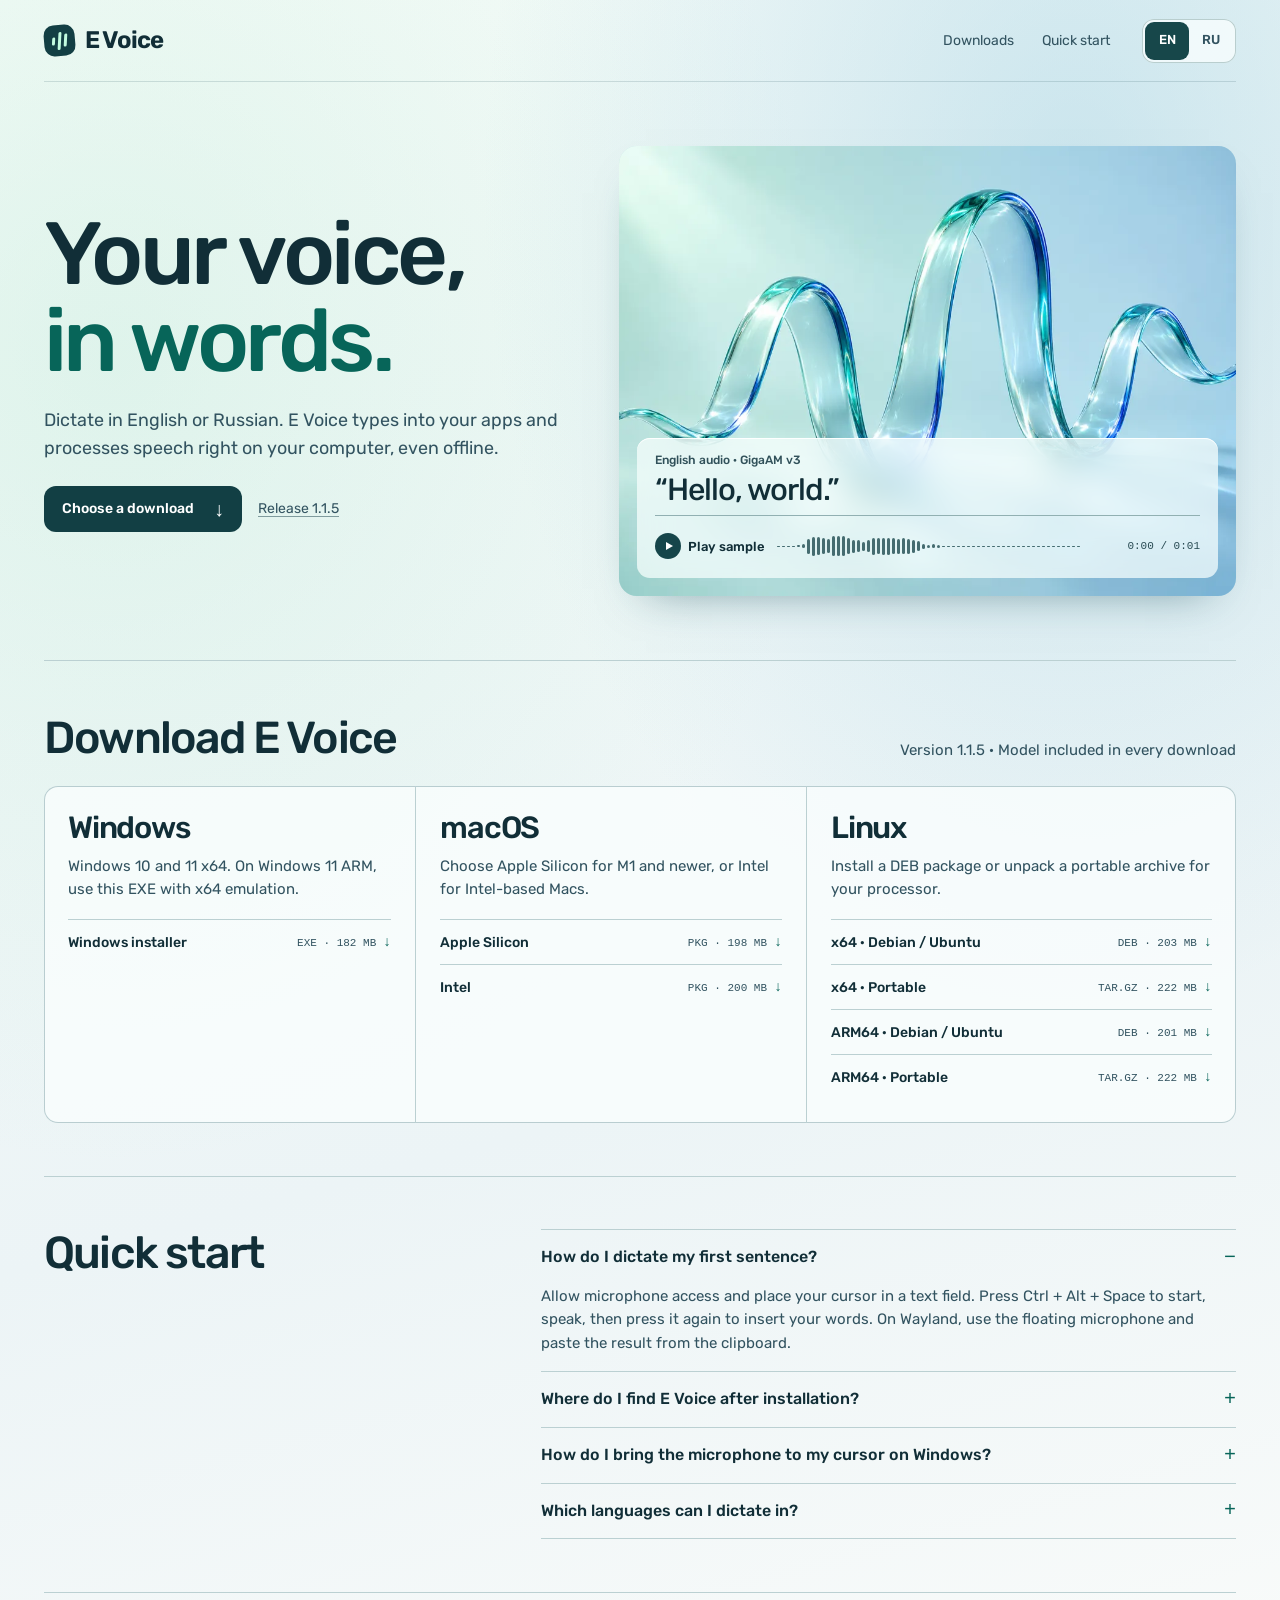
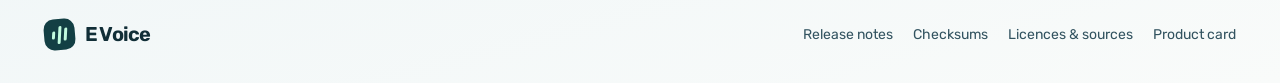
==== commit 2919b643: "Add bilingual E Voice product card and downloads" ====
--- a/index.html
+++ b/index.html
@@ -39,6 +39,6 @@
   </section>
   <section class="section guide" id="guide" aria-labelledby="guide-heading"><h2 id="guide-heading">Quick start</h2><div><details open><summary>How do I dictate my first sentence?</summary><p>Allow microphone access and place your cursor in a text field. Press Ctrl + Alt + Space to start, speak, then press it again to insert your words. On Wayland, use the floating microphone and paste the result from the clipboard.</p></details><details><summary>Where do I find E Voice after installation?</summary><p>On Windows, E Voice starts in the system tray. Double-click the desktop shortcut to open Settings. On macOS, the installer opens the app and adds a desktop shortcut. On Linux, open E Voice from the application menu after installing the DEB.</p></details><details><summary>How do I bring the microphone to my cursor on Windows?</summary><p>Open Settings and enable “Вызывать тройным щелчком” (triple-click). Quickly click the left mouse button three times in one spot outside E Voice. The floating microphone appears beside the pointer.</p></details><details><summary>Which languages can I dictate in?</summary><p>E Voice recognises Russian and English with the included GigaAM v3 model. You can speak either language without changing a setting. Recognition is strongest in Russian. Check longer English passages for errors.</p></details></div></section>
 </main>
-<footer class="wrap foot"><a class="brand" href="./"><span class="mark" aria-hidden="true"><i></i><i></i><i></i></span>E Voice</a><a class="quiet" href="https://github.com/moldset-mmc/e-voice/releases/tag/v1.1.5">Release notes</a><a class="quiet" href="https://github.com/moldset-mmc/e-voice/releases/download/v1.1.5/SHA256SUMS.txt">Checksums</a><a class="quiet" href="https://github.com/moldset-mmc/e-voice/releases/download/v1.1.5/E-Voice-1.1.5-Licenses-and-Sources.zip">Licences & sources</a></footer>
+<footer class="wrap foot"><a class="brand" href="./"><span class="mark" aria-hidden="true"><i></i><i></i><i></i></span>E Voice</a><a class="quiet" href="https://github.com/moldset-mmc/e-voice/releases/tag/v1.1.5">Release notes</a><a class="quiet" href="https://github.com/moldset-mmc/e-voice/releases/download/v1.1.5/SHA256SUMS.txt">Checksums</a><a class="quiet" href="https://github.com/moldset-mmc/e-voice/releases/download/v1.1.5/E-Voice-1.1.5-Licenses-and-Sources.zip">Licences & sources</a><a class="quiet" href="./card/">Product card</a></footer>
 </body>
 </html>
